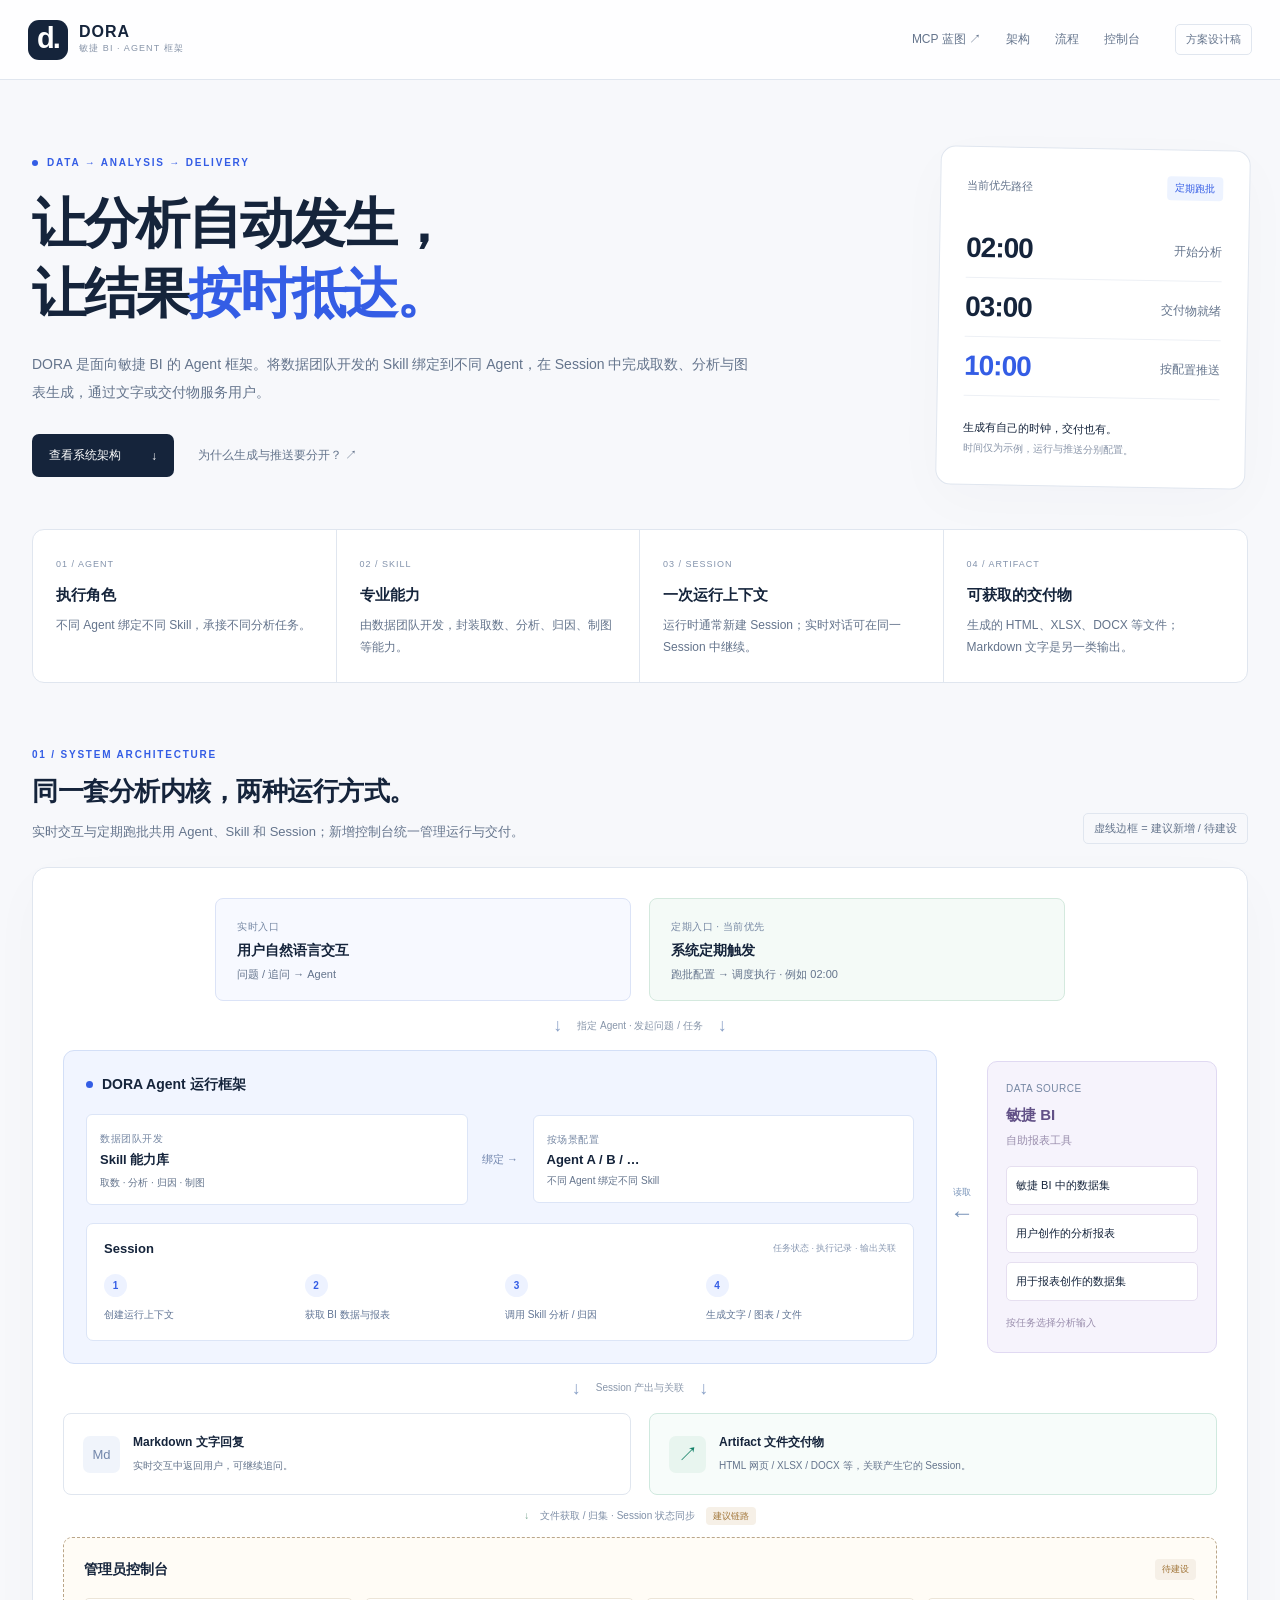
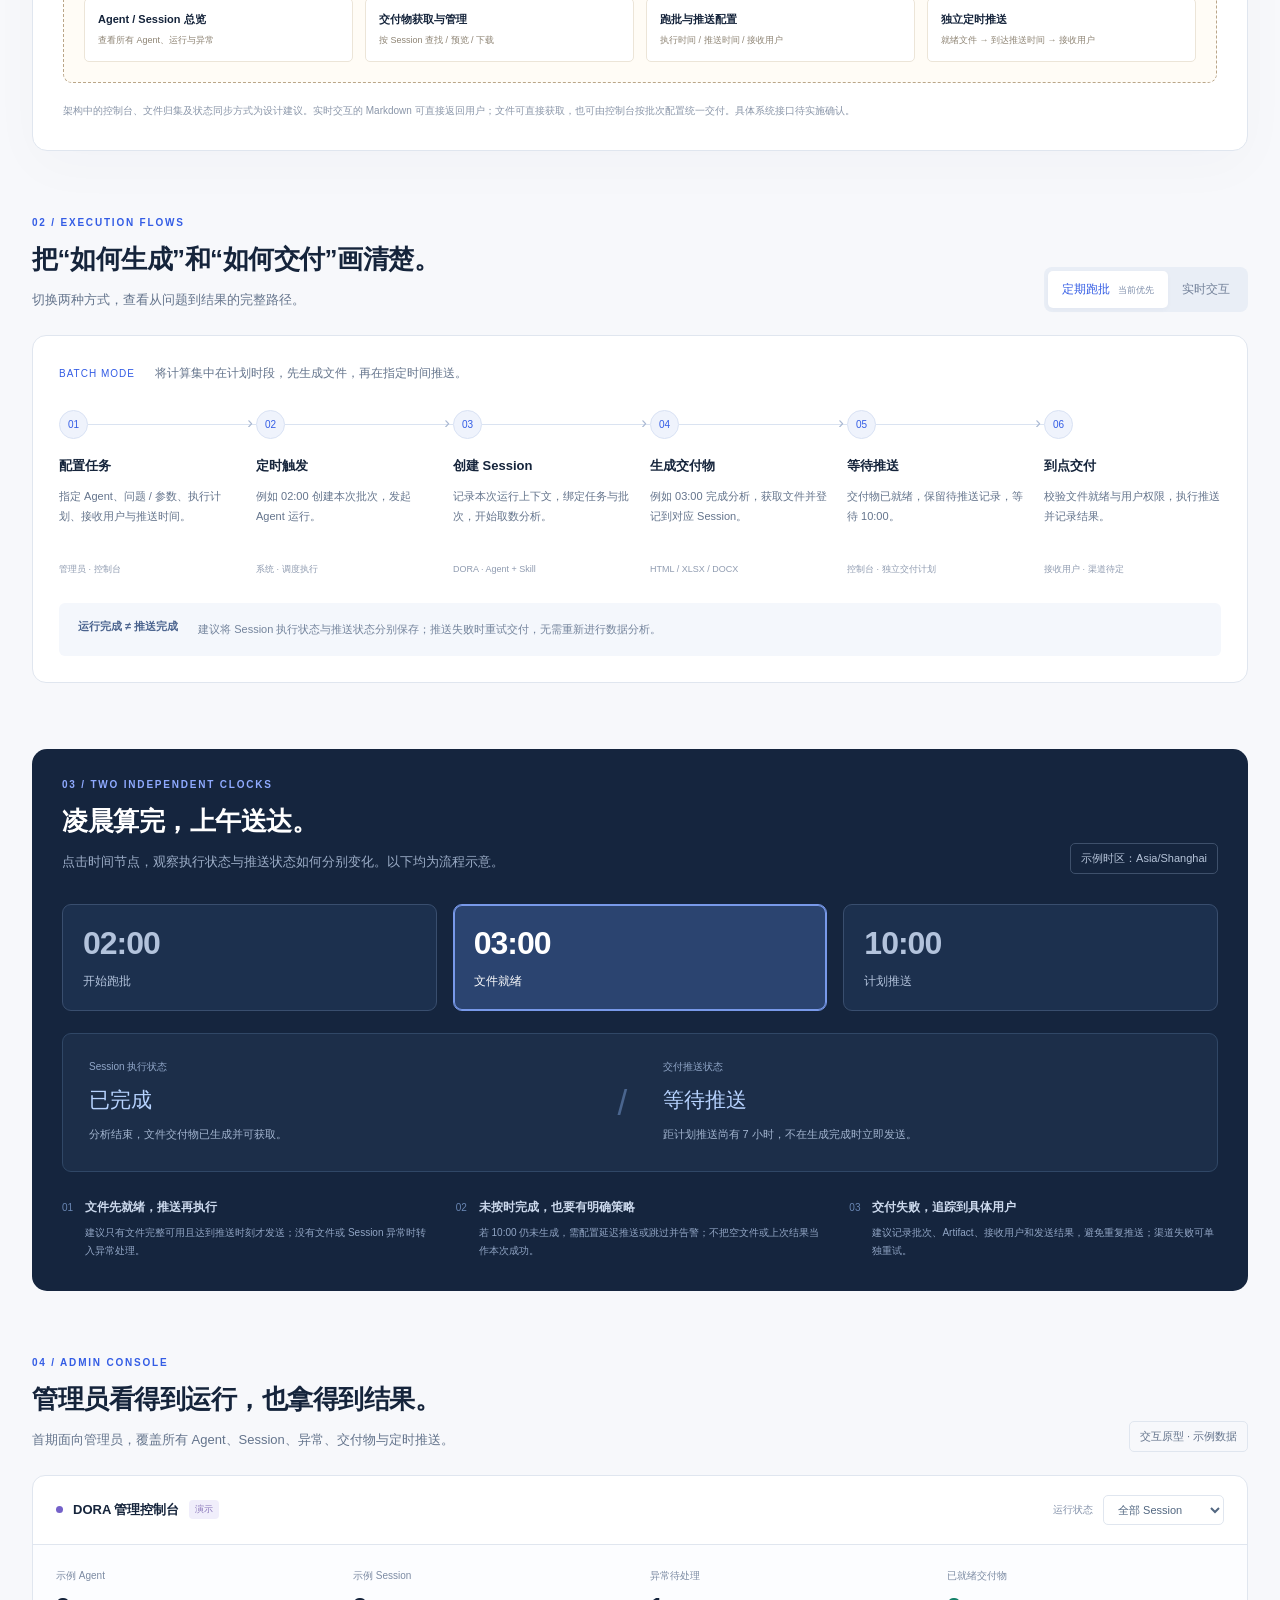
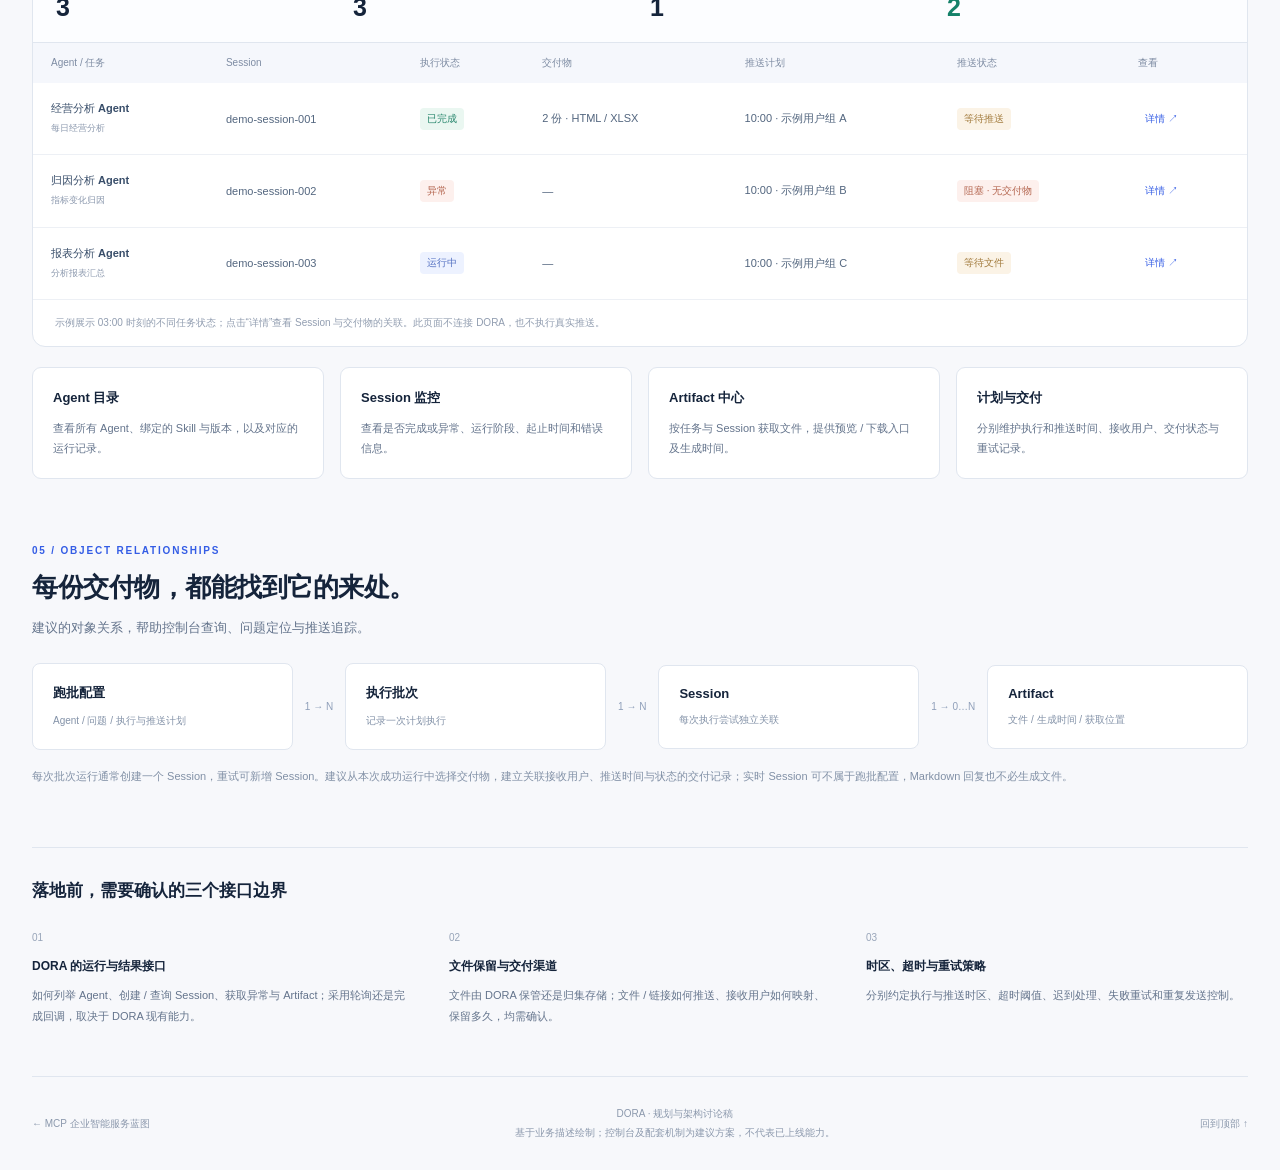
==== dora.html @ 94813b7f "Add DORA architecture, execution flows and delivery console planning page" ====
<!doctype html>
<html lang="zh-CN">
<head>
  <meta charset="UTF-8">
  <meta name="viewport" content="width=device-width, initial-scale=1">
  <meta name="description" content="DORA 敏捷 BI Agent 框架：系统架构、实时交互、定期跑批、交付物管理与管理员控制台规划。">
  <title>DORA · 从数据分析到定时交付</title>
  <link rel="stylesheet" href="dora.css">
  <script src="dora.js" defer></script>
</head>
<body>
  <a class="skip" href="#main">跳转到主要内容</a>
  <header class="site-header">
    <a class="brand" href="dora.html"><span class="logo" aria-hidden="true">d.</span><span>DORA <small>敏捷 BI · AGENT 框架</small></span></a>
    <nav aria-label="页面导航"><a href="index.html">MCP 蓝图 ↗</a><a href="#architecture">架构</a><a href="#flows">流程</a><a href="#console">控制台</a></nav>
    <span class="planning-badge">方案设计稿</span>
  </header>
  <main id="main">
    <section class="hero" aria-labelledby="hero-title">
      <div>
        <div class="eyebrow"><span class="dot"></span> DATA → ANALYSIS → DELIVERY</div>
        <h1 id="hero-title">让分析自动发生，<br>让结果<span>按时抵达。</span></h1>
        <p class="hero-copy">DORA 是面向敏捷 BI 的 Agent 框架。将数据团队开发的 Skill 绑定到不同 Agent，在 Session 中完成取数、分析与图表生成，通过文字或交付物服务用户。</p>
        <div class="hero-actions"><a class="primary-link" href="#architecture">查看系统架构 <span>↓</span></a><a class="quiet-link" href="#delivery">为什么生成与推送要分开？ ↗</a></div>
      </div>
      <aside class="hero-clock" aria-label="定期跑批交付时间示例">
        <div class="clock-top"><span>当前优先路径</span><span class="tiny-pill">定期跑批</span></div>
        <div class="clock-line"><b>02:00</b><span>开始分析</span></div>
        <div class="clock-line"><b>03:00</b><span>交付物就绪</span></div>
        <div class="clock-line accent"><b>10:00</b><span>按配置推送</span></div>
        <p>生成有自己的时钟，交付也有。<br><small>时间仅为示例，运行与推送分别配置。</small></p>
      </aside>
    </section>

    <section class="concepts" aria-label="四个核心概念">
      <article><span class="concept-no">01 / AGENT</span><h2>执行角色</h2><p>不同 Agent 绑定不同 Skill，承接不同分析任务。</p></article>
      <article><span class="concept-no">02 / SKILL</span><h2>专业能力</h2><p>由数据团队开发，封装取数、分析、归因、制图等能力。</p></article>
      <article><span class="concept-no">03 / SESSION</span><h2>一次运行上下文</h2><p>运行时通常新建 Session；实时对话可在同一 Session 中继续。</p></article>
      <article><span class="concept-no">04 / ARTIFACT</span><h2>可获取的交付物</h2><p>生成的 HTML、XLSX、DOCX 等文件；Markdown 文字是另一类输出。</p></article>
    </section>

    <section id="architecture" class="page-section" aria-labelledby="architecture-title">
      <div class="section-heading"><div><div class="eyebrow">01 / SYSTEM ARCHITECTURE</div><h2 id="architecture-title">同一套分析内核，两种运行方式。</h2><p>实时交互与定期跑批共用 Agent、Skill 和 Session；新增控制台统一管理运行与交付。</p></div><span class="outline-pill">虚线边框 = 建议新增 / 待建设</span></div>
      <div class="architecture-canvas">
        <div class="trigger-row">
          <div class="trigger"><span class="diagram-label">实时入口</span><strong>用户自然语言交互</strong><small>问题 / 追问 → Agent</small></div>
          <div class="trigger batch"><span class="diagram-label">定期入口 · 当前优先</span><strong>系统定期触发</strong><small>跑批配置 → 调度执行 · 例如 02:00</small></div>
        </div>
        <div class="down-arrow" aria-hidden="true">↓ <span>指定 Agent · 发起问题 / 任务</span> ↓</div>
        <div class="engine-and-bi">
          <div class="engine">
            <div class="diagram-heading"><span class="engine-dot"></span><h3>DORA Agent 运行框架</h3></div>
            <div class="agent-binding"><div><span class="diagram-label">数据团队开发</span><strong>Skill 能力库</strong><small>取数 · 分析 · 归因 · 制图</small></div><span class="binding-arrow">绑定 →</span><div><span class="diagram-label">按场景配置</span><strong>Agent A / B / …</strong><small>不同 Agent 绑定不同 Skill</small></div></div>
            <div class="session-box"><div class="session-heading"><strong>Session</strong><span>任务状态 · 执行记录 · 输出关联</span></div><ol class="execution-steps"><li><b>1</b><span>创建运行上下文</span></li><li><b>2</b><span>获取 BI 数据与报表</span></li><li><b>3</b><span>调用 Skill 分析 / 归因</span></li><li><b>4</b><span>生成文字 / 图表 / 文件</span></li></ol></div>
          </div>
          <div class="bi-link"><span>读取</span><b aria-hidden="true">←</b></div>
          <aside class="bi-source"><div class="diagram-label">DATA SOURCE</div><h3>敏捷 BI</h3><p>自助报表工具</p><div>敏捷 BI 中的数据集</div><div>用户创作的分析报表</div><div>用于报表创作的数据集</div><small>按任务选择分析输入</small></aside>
        </div>
        <div class="down-arrow" aria-hidden="true">↓ <span>Session 产出与关联</span> ↓</div>
        <div class="output-row">
          <div class="text-output"><span class="output-icon" aria-hidden="true">Md</span><div><h3>Markdown 文字回复</h3><p>实时交互中返回用户，可继续追问。</p></div></div>
          <div class="artifact-output"><span class="output-icon" aria-hidden="true">↗</span><div><h3>Artifact 文件交付物</h3><p>HTML 网页 / XLSX / DOCX 等，关联产生它的 Session。</p></div></div>
        </div>
        <div class="artifact-route"><span aria-hidden="true">↓</span> 文件获取 / 归集 · Session 状态同步 <span class="suggestion-label">建议链路</span></div>
        <div class="control-band proposed"><div class="diagram-heading"><h3>管理员控制台</h3><span class="suggestion-label">待建设</span></div><div class="control-functions"><div><strong>Agent / Session 总览</strong><small>查看所有 Agent、运行与异常</small></div><div><strong>交付物获取与管理</strong><small>按 Session 查找 / 预览 / 下载</small></div><div><strong>跑批与推送配置</strong><small>执行时间 / 推送时间 / 接收用户</small></div><div><strong>独立定时推送</strong><small>就绪文件 → 到达推送时间 → 接收用户</small></div></div></div>
        <div class="diagram-note">架构中的控制台、文件归集及状态同步方式为设计建议。实时交互的 Markdown 可直接返回用户；文件可直接获取，也可由控制台按批次配置统一交付。具体系统接口待实施确认。</div>
      </div>
    </section>

    <section id="flows" class="page-section" aria-labelledby="flows-title">
      <div class="section-heading"><div><div class="eyebrow">02 / EXECUTION FLOWS</div><h2 id="flows-title">把“如何生成”和“如何交付”画清楚。</h2><p>切换两种方式，查看从问题到结果的完整路径。</p></div><div class="segmented" role="tablist" aria-label="运行方式"><button id="batch-tab" role="tab" aria-selected="true" aria-controls="batch-flow" tabindex="0">定期跑批 <span>当前优先</span></button><button id="live-tab" role="tab" aria-selected="false" aria-controls="live-flow" tabindex="-1">实时交互</button></div></div>
      <div id="batch-flow" class="flow-panel" role="tabpanel" aria-labelledby="batch-tab" tabindex="0">
        <div class="flow-intro"><span class="mode-label">BATCH MODE</span><p>将计算集中在计划时段，先生成文件，再在指定时间推送。</p></div>
        <ol class="flow-track"><li><span class="flow-number">01</span><h3>配置任务</h3><p>指定 Agent、问题 / 参数、执行计划、接收用户与推送时间。</p><small>管理员 · 控制台</small></li><li><span class="flow-number">02</span><h3>定时触发</h3><p>例如 02:00 创建本次批次，发起 Agent 运行。</p><small>系统 · 调度执行</small></li><li><span class="flow-number">03</span><h3>创建 Session</h3><p>记录本次运行上下文，绑定任务与批次，开始取数分析。</p><small>DORA · Agent + Skill</small></li><li><span class="flow-number">04</span><h3>生成交付物</h3><p>例如 03:00 完成分析，获取文件并登记到对应 Session。</p><small>HTML / XLSX / DOCX</small></li><li><span class="flow-number">05</span><h3>等待推送</h3><p>交付物已就绪，保留待推送记录，等待 10:00。</p><small>控制台 · 独立交付计划</small></li><li><span class="flow-number">06</span><h3>到点交付</h3><p>校验文件就绪与用户权限，执行推送并记录结果。</p><small>接收用户 · 渠道待定</small></li></ol>
        <div class="flow-callout"><strong>运行完成 ≠ 推送完成</strong><span>建议将 Session 执行状态与推送状态分别保存；推送失败时重试交付，无需重新进行数据分析。</span></div>
      </div>
      <div id="live-flow" class="flow-panel" role="tabpanel" aria-labelledby="live-tab" tabindex="0" hidden>
        <div class="flow-intro"><span class="mode-label">LIVE MODE</span><p>用户通过自然语言提问与追问，Agent 在 Session 中返回结果。</p></div>
        <ol class="flow-track live-track"><li><span class="flow-number">01</span><h3>用户提问</h3><p>选择相应 Agent，输入自然语言问题。</p><small>实时入口</small></li><li><span class="flow-number">02</span><h3>建立 Session</h3><p>新任务通常创建新 Session，后续追问可复用该上下文。</p><small>运行上下文</small></li><li><span class="flow-number">03</span><h3>取数与分析</h3><p>获取 BI 数据集或分析报表，调用绑定的 Skill。</p><small>分析 / 归因 / 制图</small></li><li><span class="flow-number">04</span><h3>返回结果</h3><p>直接回复 Markdown，或生成可获取的文件交付物。</p><small>文字 / Artifact</small></li><li><span class="flow-number">05</span><h3>继续交互</h3><p>用户获取文件或继续追问；新一轮分析可产生新交付物。</p><small>追问 → 取数与分析 ↺</small></li></ol>
        <div class="flow-callout"><strong>保留实时入口，当前以跑批为主</strong><span>算力约束影响运行策略，Agent / Skill / Session 的核心模型保持一致。并发上限与资源配额可后续配置。</span></div>
      </div>
    </section>

    <section id="delivery" class="delivery-section page-section" aria-labelledby="delivery-title">
      <div class="section-heading"><div><div class="eyebrow">03 / TWO INDEPENDENT CLOCKS</div><h2 id="delivery-title">凌晨算完，上午送达。</h2><p>点击时间节点，观察执行状态与推送状态如何分别变化。以下均为流程示意。</p></div><span class="outline-pill">示例时区：Asia/Shanghai</span></div>
      <div class="timeline-controls" role="group" aria-label="查看示例时点"><button class="time-point" data-phase="0" aria-pressed="false"><b>02:00</b><span>开始跑批</span></button><button class="time-point selected" data-phase="1" aria-pressed="true"><b>03:00</b><span>文件就绪</span></button><button class="time-point" data-phase="2" aria-pressed="false"><b>10:00</b><span>计划推送</span></button></div>
      <div id="phase-description" class="phase-description" aria-live="polite"><div><span class="status-label">Session 执行状态</span><strong id="run-phase">已完成</strong><p id="run-description">分析结束，文件交付物已生成并可获取。</p></div><span class="phase-divider" aria-hidden="true">/</span><div><span class="status-label">交付推送状态</span><strong id="delivery-phase">等待推送</strong><p id="delivery-description">距计划推送尚有 7 小时，不在生成完成时立即发送。</p></div></div>
      <div class="delivery-rules"><article><span>01</span><div><h3>文件先就绪，推送再执行</h3><p>建议只有文件完整可用且达到推送时刻才发送；没有文件或 Session 异常时转入异常处理。</p></div></article><article><span>02</span><div><h3>未按时完成，也要有明确策略</h3><p>若 10:00 仍未生成，需配置延迟推送或跳过并告警；不把空文件或上次结果当作本次成功。</p></div></article><article><span>03</span><div><h3>交付失败，追踪到具体用户</h3><p>建议记录批次、Artifact、接收用户和发送结果，避免重复推送；渠道失败可单独重试。</p></div></article></div>
    </section>

    <section id="console" class="page-section" aria-labelledby="console-title">
      <div class="section-heading"><div><div class="eyebrow">04 / ADMIN CONSOLE</div><h2 id="console-title">管理员看得到运行，也拿得到结果。</h2><p>首期面向管理员，覆盖所有 Agent、Session、异常、交付物与定时推送。</p></div><span class="outline-pill">交互原型 · 示例数据</span></div>
      <div class="console-shell">
        <div class="console-toolbar"><div><span class="console-live-dot" aria-hidden="true"></span><strong>DORA 管理控制台</strong><span class="demo-label">演示</span></div><label>运行状态 <select id="session-filter"><option value="all">全部 Session</option><option value="done">已完成</option><option value="running">运行中</option><option value="error">异常</option></select></label></div>
        <div class="console-metrics"><div><small>示例 Agent</small><strong>3</strong></div><div><small>示例 Session</small><strong>3</strong></div><div><small>异常待处理</small><strong>1</strong></div><div><small>已就绪交付物</small><strong>2</strong></div></div>
        <div class="table-scroll" role="region" aria-label="示例 Session 列表，可横向滚动" tabindex="0"><table><caption class="sr-only">管理员控制台 Session 与推送状态示例</caption><thead><tr><th scope="col">Agent / 任务</th><th scope="col">Session</th><th scope="col">执行状态</th><th scope="col">交付物</th><th scope="col">推送计划</th><th scope="col">推送状态</th><th scope="col">查看</th></tr></thead><tbody id="session-rows"></tbody></table></div>
        <p class="console-caption">示例展示 03:00 时刻的不同任务状态；点击“详情”查看 Session 与交付物的关联。此页面不连接 DORA，也不执行真实推送。</p>
      </div>
      <div class="console-modules"><article><h3>Agent 目录</h3><p>查看所有 Agent、绑定的 Skill 与版本，以及对应的运行记录。</p></article><article><h3>Session 监控</h3><p>查看是否完成或异常、运行阶段、起止时间和错误信息。</p></article><article><h3>Artifact 中心</h3><p>按任务与 Session 获取文件，提供预览 / 下载入口及生成时间。</p></article><article><h3>计划与交付</h3><p>分别维护执行和推送时间、接收用户、交付状态与重试记录。</p></article></div>
    </section>

    <section class="object-section page-section" aria-labelledby="object-title"><div class="section-heading"><div><div class="eyebrow">05 / OBJECT RELATIONSHIPS</div><h2 id="object-title">每份交付物，都能找到它的来处。</h2><p>建议的对象关系，帮助控制台查询、问题定位与推送追踪。</p></div></div><div class="relationship-chain"><div><b>跑批配置</b><small>Agent / 问题 / 执行与推送计划</small></div><span>1 → N</span><div><b>执行批次</b><small>记录一次计划执行</small></div><span>1 → N</span><div><b>Session</b><small>每次执行尝试独立关联</small></div><span>1 → 0…N</span><div><b>Artifact</b><small>文件 / 生成时间 / 获取位置</small></div></div><p class="object-note">每次批次运行通常创建一个 Session，重试可新增 Session。建议从本次成功运行中选择交付物，建立关联接收用户、推送时间与状态的交付记录；实时 Session 可不属于跑批配置，Markdown 回复也不必生成文件。</p></section>

    <section class="decisions" aria-labelledby="decisions-title"><h2 id="decisions-title">落地前，需要确认的三个接口边界</h2><div><article><span>01</span><h3>DORA 的运行与结果接口</h3><p>如何列举 Agent、创建 / 查询 Session、获取异常与 Artifact；采用轮询还是完成回调，取决于 DORA 现有能力。</p></article><article><span>02</span><h3>文件保留与交付渠道</h3><p>文件由 DORA 保管还是归集存储；文件 / 链接如何推送、接收用户如何映射、保留多久，均需确认。</p></article><article><span>03</span><h3>时区、超时与重试策略</h3><p>分别约定执行与推送时区、超时阈值、迟到处理、失败重试和重复发送控制。</p></article></div></section>
    <footer><a href="index.html">← MCP 企业智能服务蓝图</a><p>DORA · 规划与架构讨论稿<br>基于业务描述绘制；控制台及配套机制为建议方案，不代表已上线能力。</p><a href="#main">回到顶部 ↑</a></footer>
  </main>
  <dialog id="session-dialog" aria-labelledby="session-dialog-title"><button id="close-dialog" aria-label="关闭 Session 详情">×</button><div class="eyebrow">SESSION DETAIL · 示例</div><h2 id="session-dialog-title"></h2><div id="session-detail"></div></dialog>
</body>
</html>
---- dora.css ----
:root{--bg:#f7f8fb;--paper:#fff;--ink:#15243b;--muted:#64748c;--line:#e0e6ef;--blue:#345de5;--teal:#148169;--purple:#7461c9;--orange:#b86b25;--shadow:0 16px 55px #1c345a06}*{box-sizing:border-box}html{scroll-behavior:smooth;scroll-padding-top:95px}body{margin:0;background:var(--bg);font-family:Inter,"PingFang SC","Microsoft YaHei",sans-serif;color:var(--ink);-webkit-font-smoothing:antialiased}a{color:inherit;text-decoration:none}button,select{font:inherit}button{cursor:pointer}button,a,select{touch-action:manipulation}a:focus-visible,button:focus-visible,select:focus-visible,[tabindex]:focus-visible{outline:3px solid #6884ec;outline-offset:4px}p{line-height:1.85}h1,h2,h3,p{margin-top:0}h2{font-size:26px;letter-spacing:-.5px;line-height:1.5}h3{font-size:15px;line-height:1.6}small{line-height:1.7}.site-header{min-height:80px;background:#ffffffed;border-bottom:1px solid var(--line);padding:16px max(28px,calc((100vw - 1256px)/2));display:flex;align-items:center;gap:35px}.brand{display:flex;align-items:center;gap:11px;font-weight:800;letter-spacing:1px}.logo{background:var(--ink);color:#fff;border-radius:11px;width:40px;height:40px;text-align:center;font-size:29px;line-height:37px;letter-spacing:-2px}.brand small{display:block;color:#8996aa;font-size:9px;letter-spacing:1.1px;font-weight:500}.site-header nav{display:flex;gap:25px;margin-left:auto;font-size:12px;color:var(--muted)}.site-header nav a:hover{color:var(--blue)}.planning-badge,.outline-pill{border:1px solid var(--line);color:var(--muted);padding:7px 10px;font-size:11px;border-radius:5px;white-space:nowrap}.skip{position:fixed;top:-100px;left:20px;background:white;padding:14px;z-index:10}.skip:focus{top:10px}main{max-width:1320px;padding:0 32px;margin:auto}.hero{padding:68px 0 42px;display:grid;grid-template-columns:1fr 310px;gap:65px;align-items:center}.eyebrow{font-size:10px;letter-spacing:1.8px;color:var(--blue);font-weight:700;display:flex;align-items:center;gap:9px}.dot{height:6px;width:6px;border-radius:50%;background:var(--blue)}h1{font-size:clamp(35px,4.2vw,56px);line-height:1.3;letter-spacing:-2px;margin:21px 0}h1 span{color:var(--blue)}.hero-copy{font-size:14px;color:var(--muted);max-width:720px;line-height:2}.hero-actions{display:flex;align-items:center;gap:24px;margin-top:28px;font-size:12px}.primary-link{padding:13px 17px;background:var(--ink);color:white;border-radius:7px;display:flex;gap:30px;align-items:center}.quiet-link{color:var(--muted)}.hero-clock{padding:26px;background:#fff;border:1px solid var(--line);border-radius:15px;box-shadow:var(--shadow);transform:rotate(1deg)}.clock-top{display:flex;align-items:center;justify-content:space-between;margin-bottom:22px;font-size:11px;color:var(--muted)}.tiny-pill{background:#edf3ff;color:var(--blue);font-size:10px;border-radius:4px;padding:5px 8px}.clock-line{display:flex;align-items:center;justify-content:space-between;padding:13px 0;border-bottom:1px solid #edf0f5}.clock-line b{font-size:28px;letter-spacing:-1px;font-variant-numeric:tabular-nums}.clock-line span{font-size:12px;color:var(--muted)}.clock-line.accent b{color:var(--blue)}.hero-clock p{font-size:11px;margin:21px 0 0;color:var(--ink)}.hero-clock p small{font-size:10px;color:#8995a9}.concepts{display:grid;grid-template-columns:repeat(4,minmax(0,1fr));border:1px solid var(--line);background:#fff;border-radius:12px;overflow:hidden}.concepts article{padding:23px;border-right:1px solid var(--line)}.concepts article:last-child{border:0}.concept-no{font-size:9px;color:#8393ac;letter-spacing:1px}.concepts h2{font-size:15px;letter-spacing:0;margin:13px 0 8px}.concepts p{font-size:12px;color:var(--muted);margin-bottom:0}.page-section{margin-top:66px}.section-heading{display:flex;justify-content:space-between;gap:24px;align-items:flex-end;margin-bottom:23px}.section-heading h2{margin:12px 0 9px}.section-heading p{font-size:13px;color:var(--muted);margin-bottom:0}.architecture-canvas{background:white;border:1px solid var(--line);border-radius:15px;padding:30px;box-shadow:var(--shadow)}.trigger-row{display:grid;grid-template-columns:1fr 1fr;gap:18px;max-width:850px;margin:auto}.trigger{padding:17px 21px;border:1px solid #dbe3f7;background:#f7f9ff;border-radius:8px}.trigger.batch{background:#f4faf7;border-color:#d4e9de}.diagram-label{font-size:10px;letter-spacing:.5px;color:#7587a3}.trigger strong,.trigger small{display:block}.trigger strong{font-size:14px;margin:8px 0 5px}.trigger small{color:var(--muted);font-size:11px}.down-arrow{color:#89a0c7;text-align:center;padding:14px 0;font-size:18px;display:flex;justify-content:center;align-items:center;gap:15px}.down-arrow span{font-size:10px;color:#8896aa}.engine-and-bi{display:grid;grid-template-columns:minmax(0,1fr) 50px 230px;align-items:center}.engine{background:#f1f5ff;border:1px solid #d3dff7;border-radius:11px;padding:22px}.diagram-heading{display:flex;align-items:center;gap:9px}.diagram-heading h3{font-size:14px;margin:0}.engine-dot{width:7px;height:7px;background:var(--blue);border-radius:50%}.agent-binding{display:grid;grid-template-columns:1fr 65px 1fr;align-items:center;margin:18px 0}.agent-binding>div{padding:13px;background:#fff;border:1px solid #dce5f7;border-radius:6px}.agent-binding strong,.agent-binding small{display:block}.agent-binding strong{font-size:13px;margin:5px 0}.agent-binding small{font-size:10px;color:var(--muted)}.binding-arrow{font-size:11px;color:#7387ae;text-align:center}.session-box{padding:17px;background:white;border:1px solid #dce5f7;border-radius:7px}.session-heading{display:flex;justify-content:space-between;gap:10px;align-items:center}.session-heading strong{font-size:13px}.session-heading span{font-size:9px;color:#8898b2}.execution-steps{list-style:none;display:grid;grid-template-columns:repeat(4,1fr);padding:0;margin:18px 0 0;gap:10px}.execution-steps li{font-size:10px;color:#617595;line-height:1.7}.execution-steps b{display:block;color:var(--blue);background:#edf2ff;width:23px;height:23px;line-height:23px;text-align:center;border-radius:50%;font-size:10px;margin-bottom:9px}.bi-link{text-align:center;color:#7994b9}.bi-link span{font-size:9px;display:block}.bi-link b{font-size:24px;font-weight:400}.bi-source{background:#f6f3fc;border:1px solid #e0d9f2;padding:21px 18px;border-radius:10px}.bi-source h3{margin:9px 0 3px;color:#625187}.bi-source p{font-size:11px;color:#9a8ead;margin:0 0 16px}.bi-source>div:not(.diagram-label){padding:11px 9px;background:white;border:1px solid #e6dff0;border-radius:5px;font-size:11px;margin:9px 0}.bi-source small{display:block;color:#9a8ead;margin-top:13px;font-size:10px}.output-row{display:grid;grid-template-columns:1fr 1fr;gap:18px}.text-output,.artifact-output{display:flex;align-items:center;gap:13px;padding:19px;border:1px solid var(--line);border-radius:8px}.artifact-output{border-color:#d0e9df;background:#f7fcfa}.output-icon{width:37px;height:37px;line-height:37px;text-align:center;color:#7286aa;background:#f0f4fb;border-radius:7px;font-size:13px;flex-shrink:0}.artifact-output .output-icon{color:var(--teal);background:#e8f5ef;font-size:20px}.output-row h3{font-size:12px;margin:0 0 5px}.output-row p{font-size:10px;color:var(--muted);margin:0}.artifact-route{text-align:center;margin:14px 0;color:#7f8fa7;font-size:10px}.artifact-route>span:first-child{color:#74a38d;margin-right:8px}.suggestion-label{font-size:9px;background:#f6f0e7;color:#a17538;padding:4px 7px;border-radius:4px;white-space:nowrap}.artifact-route .suggestion-label{margin-left:8px}.proposed{border:1px dashed #baa689;background:#fffcf6;border-radius:9px;padding:20px}.control-band .diagram-heading{justify-content:space-between;margin-bottom:17px}.control-functions{display:grid;grid-template-columns:repeat(4,1fr);gap:12px}.control-functions>div{background:#fff;border:1px solid #ece5d8;border-radius:5px;padding:13px}.control-functions strong,.control-functions small{display:block}.control-functions strong{font-size:11px;margin-bottom:6px}.control-functions small{font-size:9px;color:#8e8474}.diagram-note{font-size:10px;color:#8a96a9;margin-top:18px;line-height:1.9}.segmented{display:flex;background:#e9eef6;border-radius:8px;padding:4px;white-space:nowrap}.segmented button{border:0;padding:10px 14px;background:transparent;color:#738199;border-radius:5px;font-size:12px}.segmented [aria-selected=true]{background:white;color:var(--blue);box-shadow:0 2px 5px #12295108}.segmented button span{font-size:9px;color:#7f8fab;margin-left:5px}.flow-panel{border:1px solid var(--line);border-radius:14px;background:white;padding:26px}.flow-intro{display:flex;align-items:center;gap:20px;margin-bottom:26px}.mode-label{color:var(--blue);font-size:10px;letter-spacing:1px;white-space:nowrap}.flow-intro p{font-size:12px;color:var(--muted);margin:0}.flow-track{display:grid;grid-template-columns:repeat(6,minmax(0,1fr));padding:0;list-style:none;margin:0;gap:20px}.flow-track li{position:relative;min-width:0}.flow-number{display:block;width:29px;height:29px;background:#eff3fc;border:1px solid #d9e2f4;border-radius:50%;line-height:27px;text-align:center;font-size:10px;color:var(--blue);margin-bottom:17px;position:relative;z-index:1}.flow-track li:not(:last-child):before{position:absolute;content:'';left:29px;right:-20px;top:14px;height:1px;background:#dae3f1}.flow-track li:not(:last-child):after{content:'›';position:absolute;right:-17px;top:3px;color:#a9b8d2;font-size:17px}.flow-track h3{font-size:13px;margin:0 0 9px}.flow-track p{color:var(--muted);font-size:11px;min-height:62px;margin:0 0 10px}.flow-track small{font-size:9px;color:#8f9bb0}.live-track{grid-template-columns:repeat(5,minmax(0,1fr))}.flow-callout{display:flex;align-items:flex-start;gap:20px;background:#f4f7fc;border-radius:6px;padding:16px 19px;margin-top:26px}.flow-callout strong{font-size:11px;white-space:nowrap;color:#4a638e}.flow-callout span{font-size:11px;color:#74849c;line-height:1.9}.delivery-section{padding:30px;background:#15253e;color:white;border-radius:15px}.delivery-section .eyebrow{color:#8faaff}.delivery-section .section-heading p{color:#9cadc7}.delivery-section .outline-pill{border-color:#3e506b;color:#b6c4d9}.timeline-controls{display:grid;grid-template-columns:repeat(3,1fr);gap:16px;margin:30px 0 22px}.time-point{border:1px solid #394e6e;padding:20px;text-align:left;border-radius:9px;background:#1c304e;color:#b3c3dc}.time-point b{display:block;font-size:32px;font-variant-numeric:tabular-nums;letter-spacing:-1px;font-weight:600;margin-bottom:9px}.time-point span{font-size:12px}.time-point.selected{background:#2b4470;border-color:#7899e9;color:white;box-shadow:inset 0 0 0 1px #7899e9}.phase-description{display:grid;grid-template-columns:1fr 45px 1fr;padding:26px;background:#1c2e49;border:1px solid #304766;border-radius:9px}.status-label{display:block;font-size:10px;color:#91a7c9;margin-bottom:12px}.phase-description strong{font-size:21px;font-weight:500;color:#b7d3ff}.phase-description p{font-size:11px;color:#a2b4cf;margin:10px 0 0}.phase-divider{align-self:center;color:#4a658e;font-size:35px;font-weight:300}.delivery-rules{display:grid;grid-template-columns:repeat(3,1fr);gap:25px;margin-top:26px}.delivery-rules article{display:flex;gap:12px}.delivery-rules article>span{font-size:10px;color:#6986b3;padding-top:4px}.delivery-rules h3{font-size:12px;margin:0 0 7px;color:#ccd9ed}.delivery-rules p{color:#91a5c4;font-size:10px;margin:0}.console-shell{border:1px solid var(--line);border-radius:13px;overflow:hidden;background:white}.console-toolbar{padding:19px 23px;display:flex;justify-content:space-between;align-items:center;gap:15px;border-bottom:1px solid var(--line)}.console-toolbar>div{display:flex;align-items:center;gap:10px}.console-live-dot{width:7px;height:7px;border-radius:50%;background:var(--purple)}.console-toolbar strong{font-size:13px}.demo-label{background:#f0eefb;color:#8876b9;font-size:9px;padding:3px 6px;border-radius:4px}.console-toolbar label{color:#8391a9;font-size:10px;display:flex;gap:10px;align-items:center}select{padding:7px 24px 7px 10px;border:1px solid var(--line);background:white;border-radius:5px;color:#526781;font-size:11px}.console-metrics{display:grid;grid-template-columns:repeat(4,1fr);padding:20px 23px;gap:20px;border-bottom:1px solid var(--line);background:#fcfdff}.console-metrics small{font-size:10px;color:#7c8ba3}.console-metrics strong{display:block;font-size:25px;font-weight:600;margin-top:9px}.console-metrics>div:last-child strong{color:var(--teal)}.table-scroll{overflow-x:auto}table{border-collapse:collapse;width:100%;min-width:850px;text-align:left;font-size:11px}th{background:#f5f7fc;color:#7e8ca3;font-size:10px;font-weight:500;padding:13px 18px}td{padding:18px;border-bottom:1px solid #edf0f5;color:#53667f;white-space:nowrap}td strong{display:block;color:#394e6a;font-size:11px;font-weight:550;margin-bottom:5px}td small{font-size:9px;color:#8c99ae}.status{font-size:10px;padding:4px 7px;border-radius:4px;display:inline-block;background:#edf2ff;color:#526fc1}.status.done{background:#eaf7f1;color:#25856b}.status.error{background:#fdf0ed;color:#b46650}.status.waiting{background:#fbf3e6;color:#a27b3d}.table-detail{padding:5px 7px;font-size:10px;color:var(--blue);background:transparent;border:0}.console-caption{font-size:10px;color:#919db0;line-height:1.8;margin:0;padding:14px 22px}.console-modules{display:grid;grid-template-columns:repeat(4,1fr);gap:16px;margin-top:20px}.console-modules article{padding:20px;border:1px solid var(--line);border-radius:9px;background:white}.console-modules h3{font-size:13px;margin:0 0 9px}.console-modules p{font-size:11px;color:var(--muted);margin:0}.relationship-chain{display:flex;align-items:center;gap:12px}.relationship-chain>div{flex:1;background:white;border:1px solid var(--line);border-radius:8px;padding:20px;min-width:0}.relationship-chain b{font-size:13px;display:block}.relationship-chain small{display:block;font-size:10px;color:#8392a8;margin-top:10px}.relationship-chain>span{font-size:10px;color:#8f9fb9;white-space:nowrap}.object-note{color:#8190a6;font-size:11px;margin:16px 0 0}.decisions{margin-top:60px;border-top:1px solid var(--line);padding-top:30px}.decisions>h2{font-size:17px;letter-spacing:0;margin-bottom:24px}.decisions>div{display:grid;grid-template-columns:repeat(3,1fr);gap:35px}.decisions article>span{font-size:10px;color:#98a5b9}.decisions h3{font-size:12px;margin:12px 0 9px}.decisions p{font-size:11px;color:var(--muted);margin:0}footer{display:flex;justify-content:space-between;gap:20px;align-items:center;border-top:1px solid var(--line);padding:28px 0;margin-top:50px;color:#8c99ad;font-size:10px}footer p{margin:0;text-align:center}footer a:hover{color:var(--blue)}dialog{padding:30px;border:1px solid var(--line);border-radius:14px;width:min(610px,calc(100vw - 32px));color:var(--ink);box-shadow:0 30px 100px #0b203440}dialog::backdrop{background:#172b4880;backdrop-filter:blur(4px)}#close-dialog{position:absolute;top:15px;right:15px;background:#f0f3f8;width:32px;height:32px;border-radius:50%;border:0;font-size:21px;color:#687e9d}dialog h2{font-size:22px;margin:18px 30px 22px 0}dialog h3{font-size:13px;margin:24px 0 10px}dialog p,dialog li{font-size:12px;line-height:1.9;color:var(--muted)}.detail-grid{display:grid;grid-template-columns:1fr 1fr;gap:12px}.detail-grid>div{background:#f6f8fc;padding:13px;border-radius:5px}.detail-grid small{font-size:10px;display:block;color:#8d9bb0;margin-bottom:7px}.detail-grid strong{font-size:11px;font-weight:500;overflow-wrap:anywhere}.artifact-item{border:1px solid var(--line);border-radius:6px;padding:12px 14px;margin:8px 0}.artifact-item strong{font-size:12px;display:block}.artifact-item small{color:#8b99ae;font-size:10px}.sr-only{position:absolute;width:1px;height:1px;padding:0;margin:-1px;overflow:hidden;clip:rect(0,0,0,0);white-space:nowrap;border:0}[hidden]{display:none!important}
@media(min-width:1400px){.flow-track p{min-height:65px}}@media(max-width:1050px){.hero{gap:30px;grid-template-columns:1fr 280px}.engine-and-bi{grid-template-columns:minmax(0,1fr) 35px 200px}.execution-steps{grid-template-columns:repeat(2,1fr)}.control-functions{grid-template-columns:repeat(2,1fr)}.section-heading{align-items:flex-start;flex-direction:column;gap:15px}.flow-track,.live-track{grid-template-columns:repeat(3,1fr);gap:26px 22px}.flow-track li:nth-child(3):before,.flow-track li:nth-child(3):after{display:none}.flow-track p{min-height:45px}.relationship-chain{gap:7px}.relationship-chain>div{padding:15px}.site-header{gap:20px}.planning-badge{display:none}}@media(max-width:760px){main{padding:0 20px}.site-header{padding:14px 20px;flex-wrap:wrap;gap:16px}.site-header nav{gap:15px;font-size:11px}.brand small{font-size:8px}.hero{grid-template-columns:1fr;padding:40px 0 30px;gap:28px}.hero-clock{transform:none}.clock-top{margin-bottom:10px}.clock-line{padding:10px 0}.clock-line b{font-size:24px}.hero-clock p{margin-top:14px}.concepts{grid-template-columns:repeat(2,minmax(0,1fr))}.concepts article:nth-child(2){border-right:0}.concepts article:nth-child(-n+2){border-bottom:1px solid var(--line)}.concepts article{padding:18px}.hero-actions{gap:16px;flex-wrap:wrap}.page-section{margin-top:45px}h2{font-size:23px}.architecture-canvas{padding:18px}.engine-and-bi{grid-template-columns:1fr}.bi-link{display:flex;align-items:center;justify-content:center;gap:10px;padding:9px 0}.bi-link b{transform:rotate(90deg)}.bi-source{padding:17px}.bi-source>div:not(.diagram-label){padding:9px}.engine{padding:16px}.output-row{grid-template-columns:1fr}.control-functions{gap:9px}.trigger{padding:14px}.trigger strong{font-size:12px}.trigger small{font-size:10px}.agent-binding{grid-template-columns:1fr 48px 1fr}.agent-binding>div{padding:10px}.agent-binding strong{font-size:12px}.session-heading{align-items:flex-start;flex-direction:column;gap:5px}.diagram-note{font-size:10px}.flow-intro{align-items:flex-start;flex-direction:column;gap:10px}.flow-track,.live-track{grid-template-columns:1fr;gap:22px;padding-left:3px}.flow-track li{padding-left:45px}.flow-number{position:absolute;left:0;top:0}.flow-track li:not(:last-child):before,.flow-track li:nth-child(3):before{display:block;left:14px;top:29px;bottom:-23px;width:1px;right:auto;height:auto}.flow-track li:after{display:none}.flow-track p{min-height:0;margin-bottom:6px}.flow-callout{flex-direction:column;gap:7px;padding:15px}.flow-callout strong{white-space:normal}.delivery-section{padding:23px 18px}.timeline-controls{gap:8px}.time-point{padding:15px 10px}.time-point b{font-size:25px}.time-point span{font-size:10px}.phase-description{padding:18px;grid-template-columns:1fr;gap:24px}.phase-divider{display:none}.phase-description strong{font-size:19px}.delivery-rules{grid-template-columns:1fr;gap:20px}.console-toolbar{padding:17px;align-items:flex-start;flex-direction:column}.console-metrics{padding:18px;gap:12px}.console-metrics strong{font-size:23px}.console-metrics small{font-size:9px}.console-modules{grid-template-columns:repeat(2,1fr);gap:12px}.console-modules article{padding:16px}.relationship-chain{flex-direction:column;align-items:stretch}.relationship-chain>span{text-align:center;transform:none}.relationship-chain>div{padding:17px}.decisions>div{grid-template-columns:1fr;gap:25px}footer{flex-direction:column;text-align:center;gap:15px}.outline-pill{white-space:normal;line-height:1.7}.flow-panel{padding:20px}}@media(max-width:420px){.site-header nav{width:100%;margin:0;justify-content:space-between}.concept-no{font-size:8px}.agent-binding{grid-template-columns:1fr;gap:8px}.binding-arrow{padding:2px;transform:none}.execution-steps{gap:14px}.control-functions{grid-template-columns:1fr}.down-arrow{gap:7px}.down-arrow span{font-size:9px}.console-metrics{grid-template-columns:repeat(2,1fr)}.console-toolbar>div{gap:7px}.hero-copy{font-size:13px}.segmented button{padding:10px 12px}.detail-grid{grid-template-columns:1fr}}
@media(prefers-reduced-motion:reduce){html{scroll-behavior:auto}*{transition:none!important}}
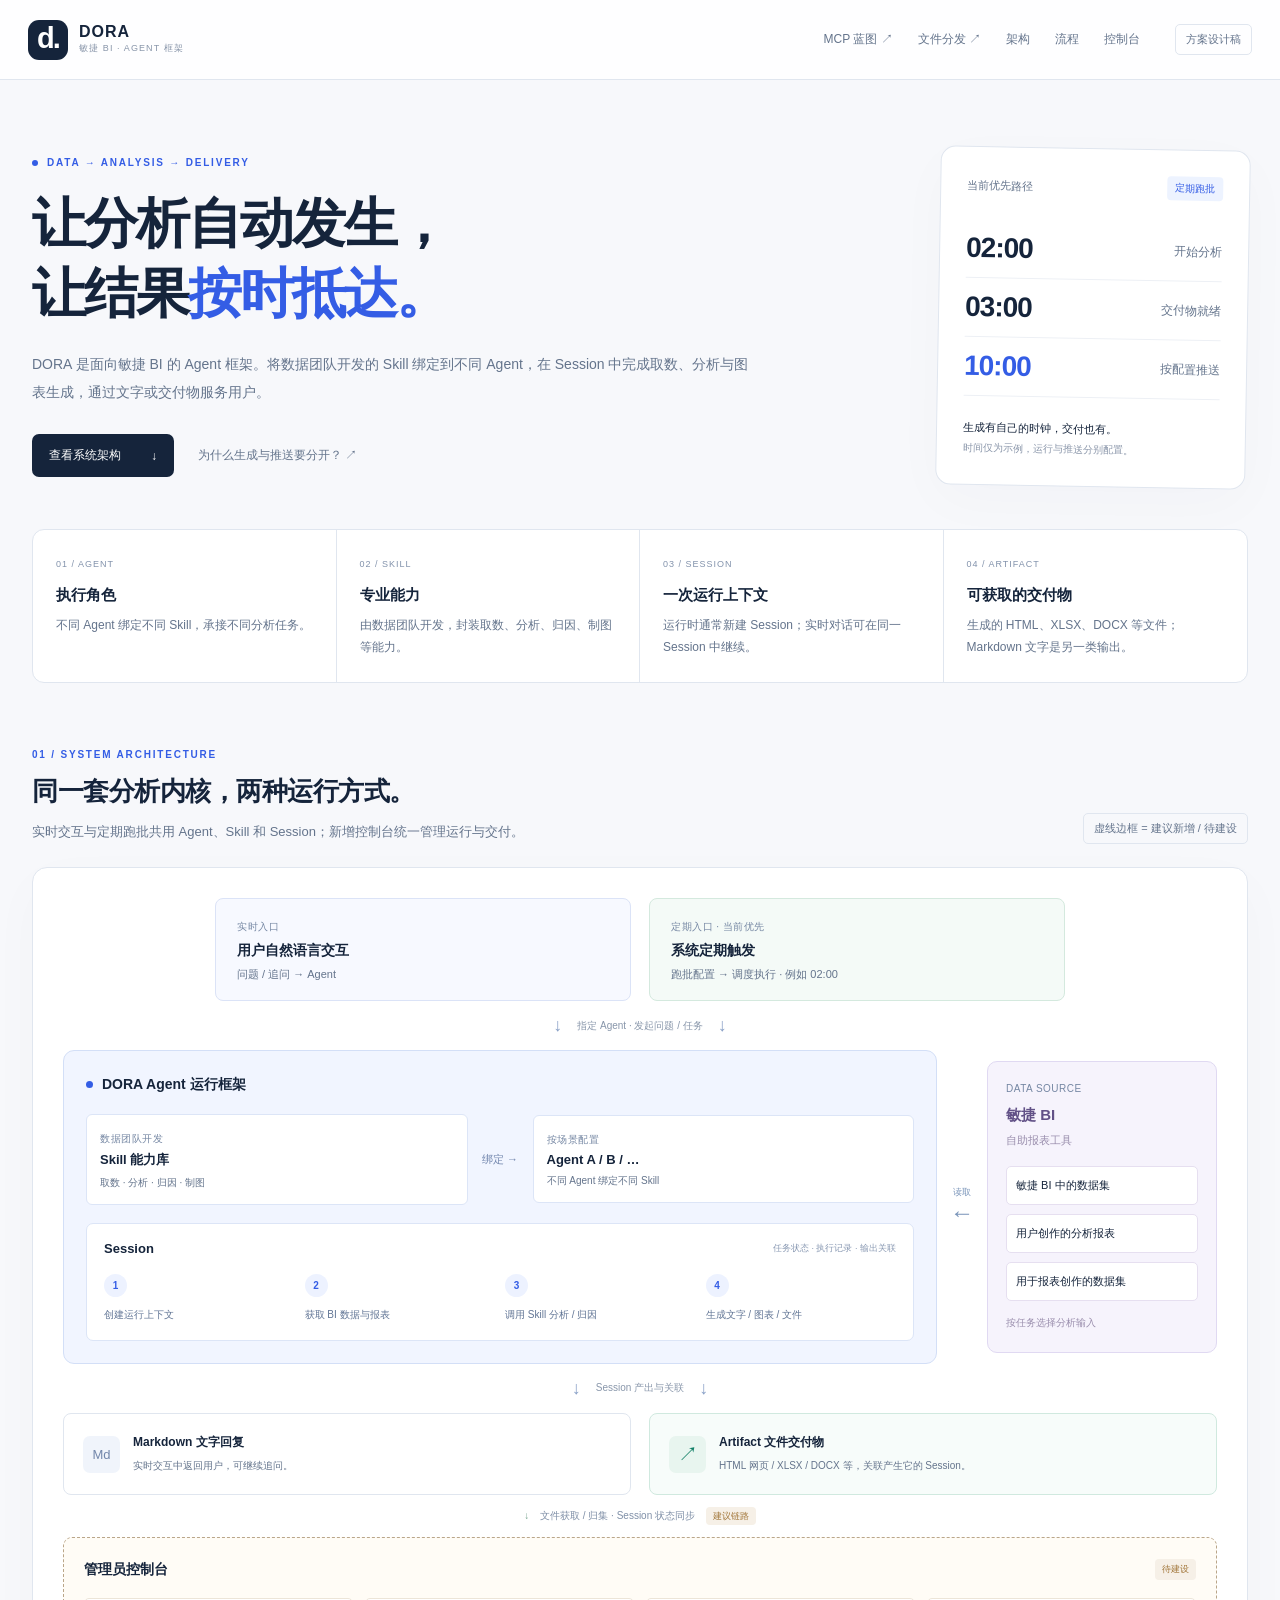
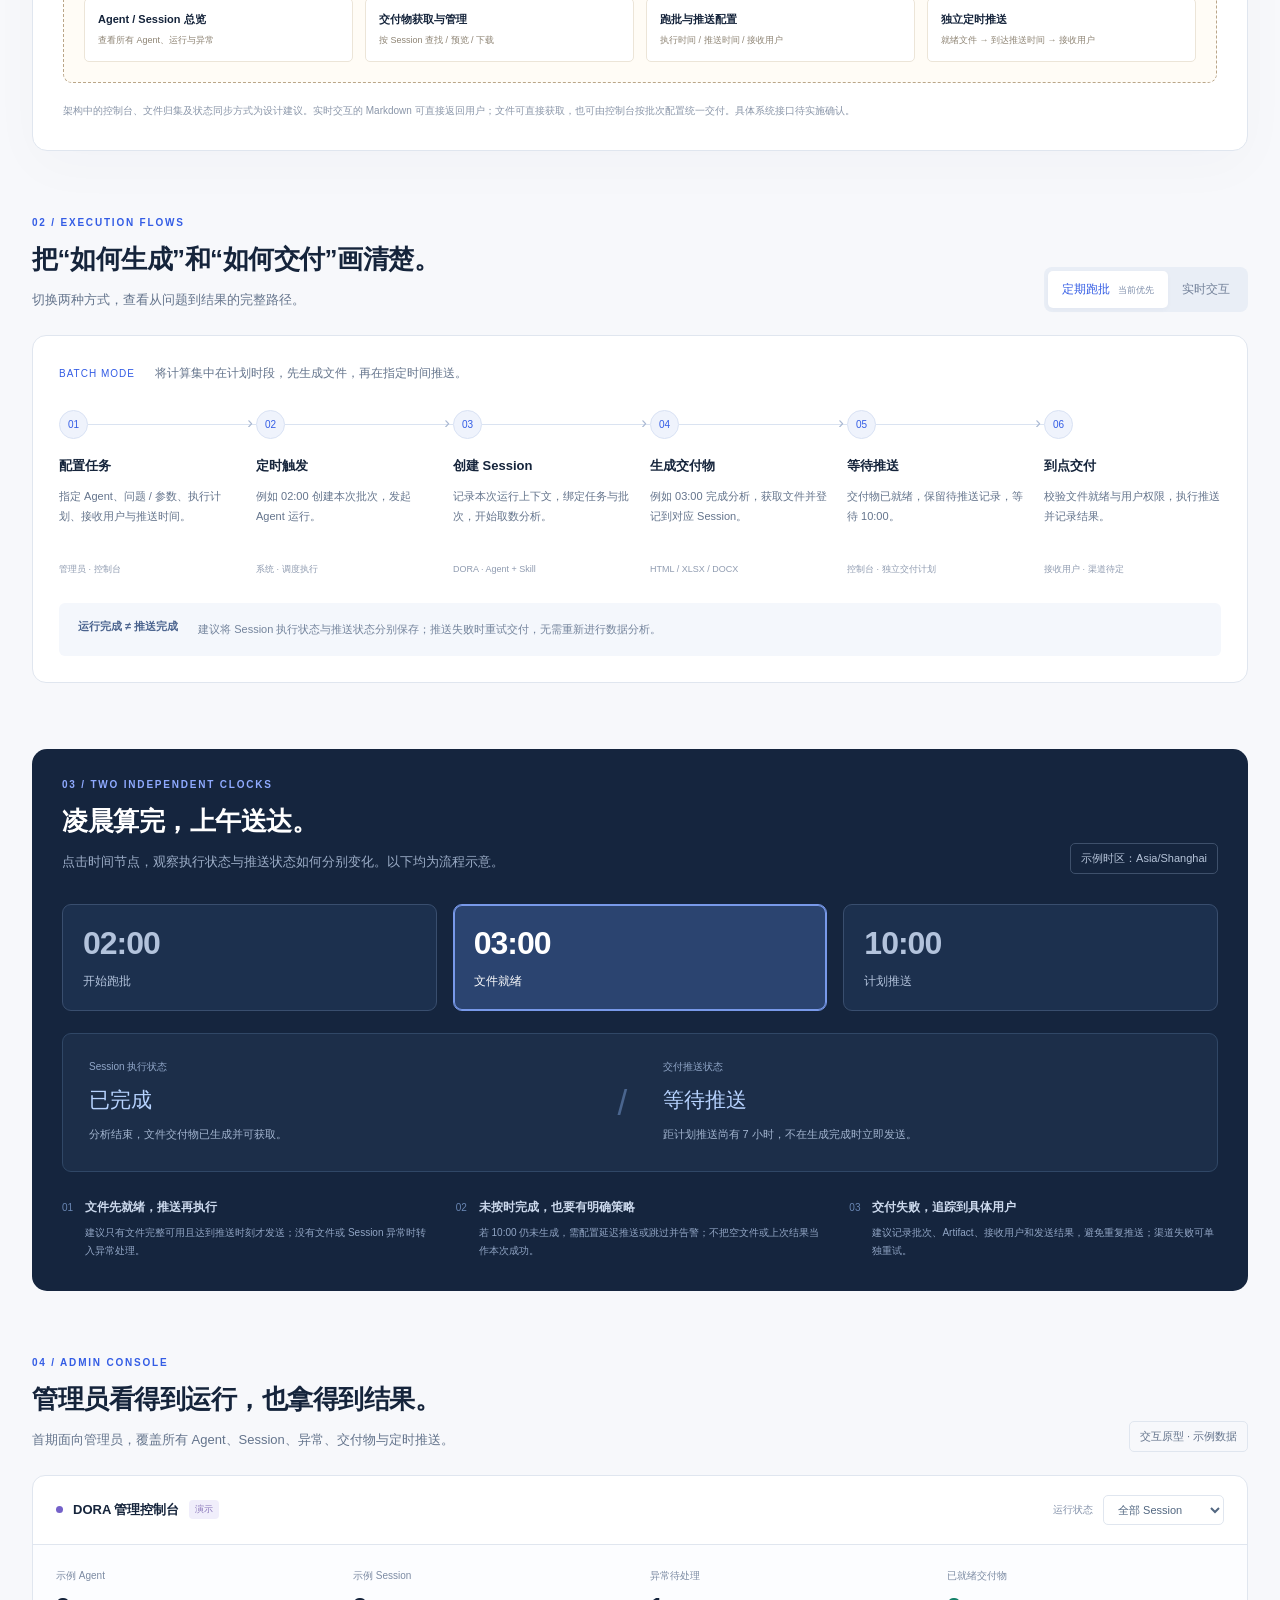
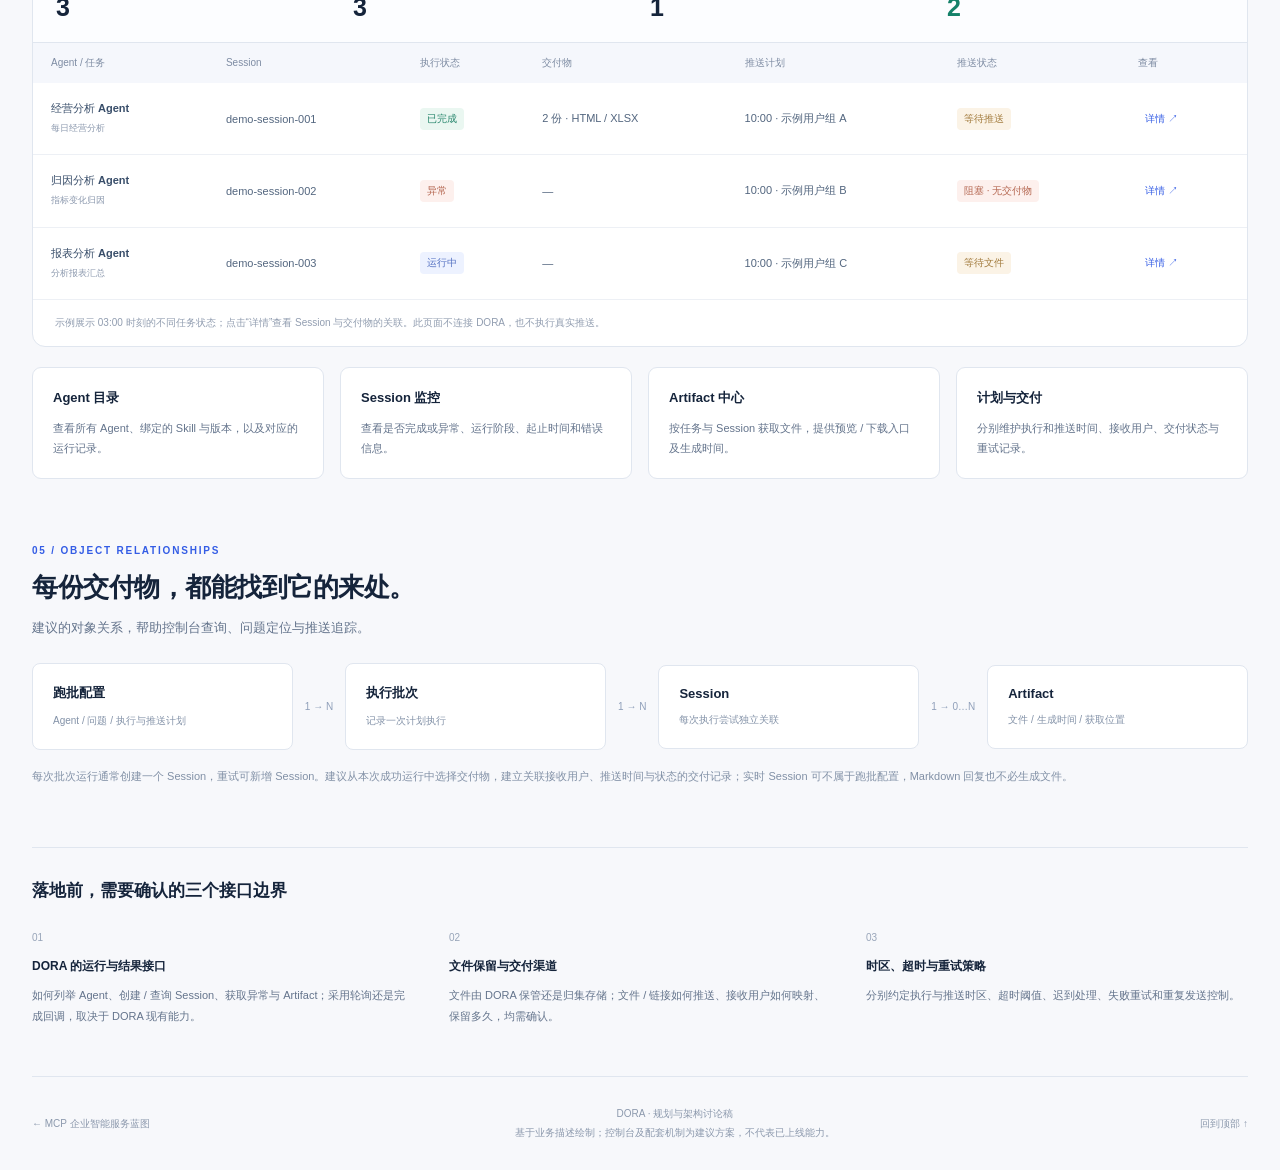
==== commit 53cc33d5: "Add file distribution agent diagrams and written design specification" ====
--- a/dora.html
+++ b/dora.html
@@ -12,7 +12,7 @@
   <a class="skip" href="#main">跳转到主要内容</a>
   <header class="site-header">
     <a class="brand" href="dora.html"><span class="logo" aria-hidden="true">d.</span><span>DORA <small>敏捷 BI · AGENT 框架</small></span></a>
-    <nav aria-label="页面导航"><a href="index.html">MCP 蓝图 ↗</a><a href="#architecture">架构</a><a href="#flows">流程</a><a href="#console">控制台</a></nav>
+    <nav aria-label="页面导航"><a href="index.html">MCP 蓝图 ↗</a><a href="file-distribution.html">文件分发 ↗</a><a href="#architecture">架构</a><a href="#flows">流程</a><a href="#console">控制台</a></nav>
     <span class="planning-badge">方案设计稿</span>
   </header>
   <main id="main">
